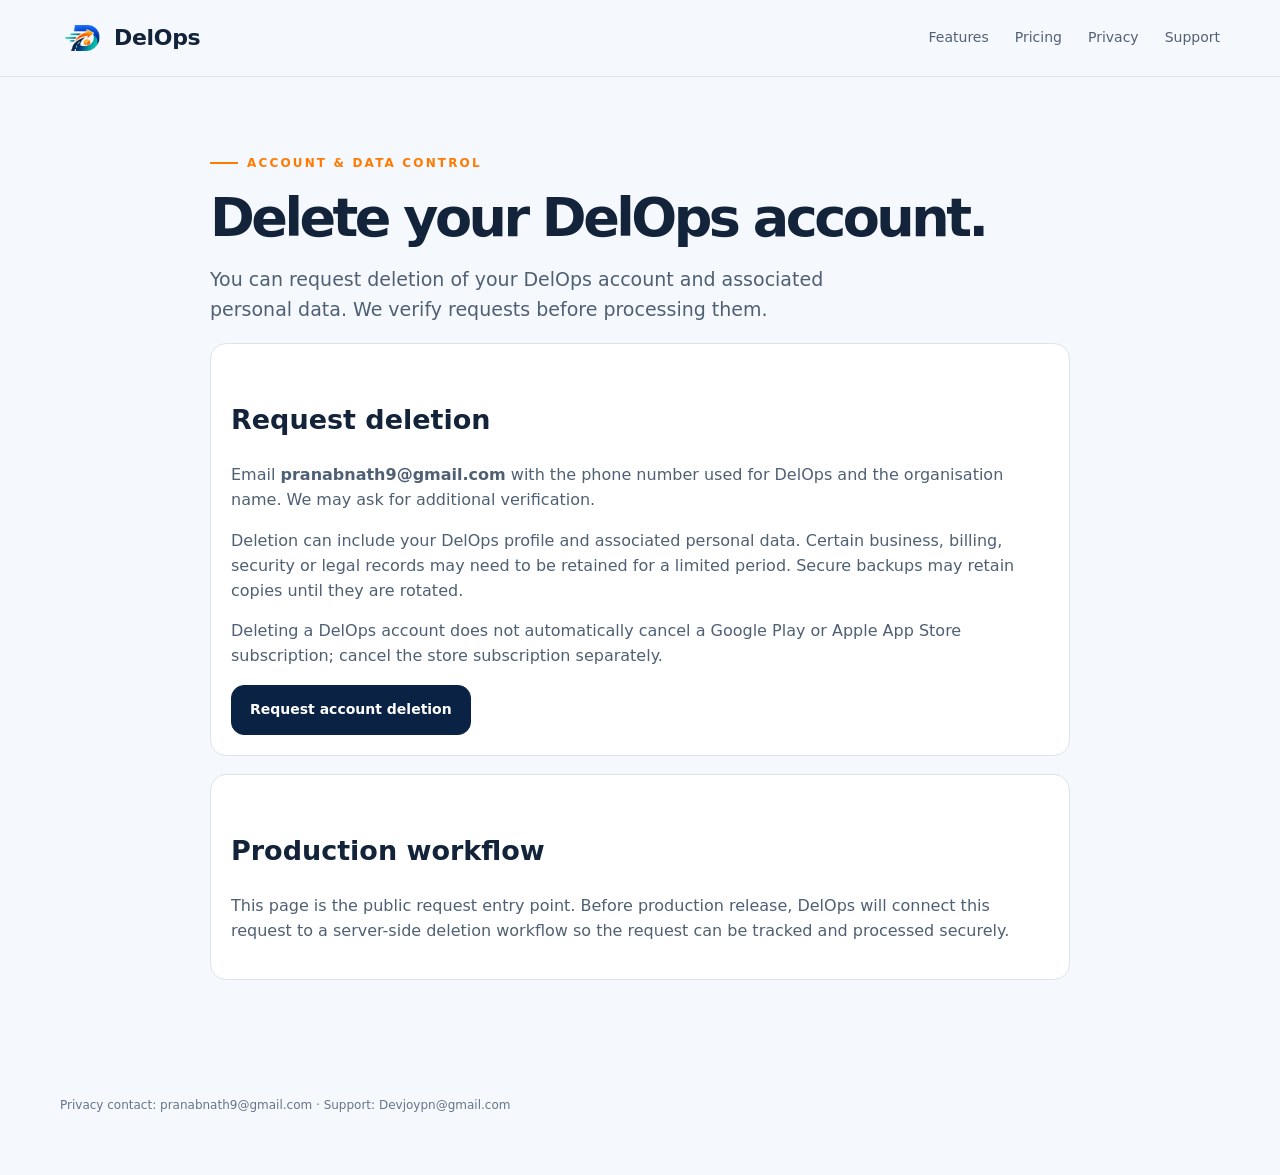
==== account-deletion.html @ 397b43aa "Build DelOps public website" ====
<!doctype html>
<html lang="en"><head><meta charset="utf-8"><meta name="viewport" content="width=device-width,initial-scale=1">
<title>Account & Data Deletion — DelOps</title><link rel="icon" href="favicon.png"><link rel="stylesheet" href="styles.css"></head>
<body>
<header class="topbar"><div class="container nav"><a class="brand" href="index.html"><img src="assets/brand/delops-favicon-512.png" alt="DelOps"><span>DelOps</span></a><nav class="navlinks"><a href="index.html#features">Features</a><a href="index.html#pricing">Pricing</a><a href="privacy-policy.html">Privacy</a><a href="support.html">Support</a></nav></div></header>
<main class="container legal">
<div class="eyebrow">Account & data control</div>
<h1>Delete your DelOps account.</h1>
<p class="hero-copy">You can request deletion of your DelOps account and associated personal data. We verify requests before processing them.</p>
<div class="box">
<h2>Request deletion</h2>
<p>Email <a href="mailto:pranabnath9@gmail.com"><strong>pranabnath9@gmail.com</strong></a> with the phone number used for DelOps and the organisation name. We may ask for additional verification.</p>
<p>Deletion can include your DelOps profile and associated personal data. Certain business, billing, security or legal records may need to be retained for a limited period. Secure backups may retain copies until they are rotated.</p>
<p>Deleting a DelOps account does not automatically cancel a Google Play or Apple App Store subscription; cancel the store subscription separately.</p>
<a class="btn primary" href="mailto:pranabnath9@gmail.com?subject=DelOps%20Account%20Deletion%20Request">Request account deletion</a>
</div>
<div class="box" style="margin-top:18px">
<h2>Production workflow</h2>
<p>This page is the public request entry point. Before production release, DelOps will connect this request to a server-side deletion workflow so the request can be tracked and processed securely.</p>
</div>
</main>
<footer><div class="container"><p class="note">Privacy contact: pranabnath9@gmail.com · Support: Devjoypn@gmail.com</p></div></footer>
</body></html>
---- styles.css ----
:root{
  --navy:#0A2344;
  --blue:#2563EB;
  --teal:#06C7A7;
  --orange:#FF7A00;
  --yellow:#FFC107;
  --ink:#13233A;
  --muted:#66758A;
  --line:#DCE3EB;
  --bg:#F5F8FC;
  --card:#FFFFFF;
  --soft:#EEF4FF;
  --shadow:0 18px 50px rgba(10,35,68,.10);
  --radius:24px;
}
*{box-sizing:border-box}
html{scroll-behavior:smooth}
body{
  margin:0;
  font-family:Inter,ui-sans-serif,system-ui,-apple-system,BlinkMacSystemFont,"Segoe UI",sans-serif;
  color:var(--ink);
  background:var(--bg);
  line-height:1.55;
}
a{color:inherit;text-decoration:none}
img{max-width:100%;display:block}
.container{width:min(1160px,calc(100% - 40px));margin:auto}
.topbar{
  position:sticky;top:0;z-index:30;
  background:rgba(245,248,252,.92);backdrop-filter:blur(14px);
  border-bottom:1px solid rgba(220,227,235,.85);
}
.nav{height:76px;display:flex;align-items:center;justify-content:space-between;gap:24px}
.brand{display:flex;align-items:center;gap:12px;font-weight:800;letter-spacing:-.02em}
.brand img{width:42px;height:42px;border-radius:12px}
.brand span{font-size:22px}
.navlinks{display:flex;gap:26px;font-size:14px;color:#526176}
.navlinks a:hover{color:var(--navy)}
.navcta{display:flex;align-items:center;gap:10px}
.btn{
  display:inline-flex;align-items:center;justify-content:center;gap:10px;
  padding:13px 18px;border-radius:13px;font-weight:700;font-size:14px;
  border:1px solid var(--line);background:#fff;
}
.btn.primary{background:var(--navy);color:#fff;border-color:var(--navy)}
.btn.primary:hover{background:#0e315e}
.btn.orange{background:var(--orange);color:#fff;border-color:var(--orange)}
.hero{padding:76px 0 54px}
.hero-grid{display:grid;grid-template-columns:1.1fr .9fr;gap:56px;align-items:center}
.eyebrow{
  display:inline-flex;align-items:center;gap:9px;
  color:var(--orange);font-size:12px;font-weight:800;letter-spacing:.18em;text-transform:uppercase
}
.eyebrow:before{content:"";width:28px;height:2px;background:var(--orange)}
h1{font-size:clamp(48px,7vw,82px);line-height:.98;letter-spacing:-.065em;margin:20px 0}
h1 .accent{color:var(--orange)}
.hero-copy{font-size:19px;color:var(--muted);max-width:650px}
.hero-actions{display:flex;gap:12px;flex-wrap:wrap;margin-top:28px}
.hero-card{
  background:linear-gradient(145deg,var(--navy),#103a68 55%,#0a1f39);
  border-radius:32px;padding:34px;box-shadow:var(--shadow);color:#fff;position:relative;overflow:hidden
}
.hero-card:after{
  content:"";position:absolute;width:240px;height:240px;border-radius:50%;
  right:-90px;top:-70px;background:linear-gradient(135deg,rgba(37,99,235,.35),rgba(6,199,167,.15));filter:blur(2px)
}
.hero-card img{width:min(300px,65%);margin:10px auto 24px;position:relative;z-index:1}
.hero-price{font-size:30px;font-weight:800;position:relative;z-index:1}
.hero-price small{font-size:14px;font-weight:600;color:#c8d5e6}
.hero-note{font-size:13px;color:#d5deea;margin-top:4px;position:relative;z-index:1}
.section{padding:86px 0}
.section.alt{background:#fff}
.section-head{display:flex;justify-content:space-between;gap:30px;align-items:end;margin-bottom:34px}
.section-head h2{margin:0;font-size:42px;letter-spacing:-.045em}
.section-head p{margin:0;color:var(--muted);max-width:560px}
.feature-grid{display:grid;grid-template-columns:repeat(4,1fr);gap:18px}
.feature-card{
  background:var(--card);border:1px solid var(--line);padding:24px;border-radius:20px;
  box-shadow:0 8px 24px rgba(10,35,68,.05)
}
.feature-icon{width:42px;height:42px;border-radius:12px;display:grid;place-items:center;background:var(--soft);font-size:20px}
.feature-card h3{margin:16px 0 7px;font-size:19px}
.feature-card p{margin:0;color:var(--muted);font-size:14px}
.steps{display:grid;grid-template-columns:repeat(4,1fr);gap:16px}
.step{position:relative}
.step-num{color:var(--blue);font-weight:900;font-size:12px;letter-spacing:.15em}
.step h3{margin:10px 0 7px;font-size:20px}
.step p{margin:0;color:var(--muted);font-size:14px}
.price-wrap{display:grid;grid-template-columns:1fr .8fr;gap:30px;align-items:stretch}
.price-card{
  background:var(--navy);color:#fff;border-radius:28px;padding:34px;box-shadow:var(--shadow)
}
.price-tag{display:inline-block;background:rgba(255,255,255,.12);padding:7px 10px;border-radius:999px;font-size:12px;font-weight:800;letter-spacing:.06em}
.price{font-size:56px;line-height:1;margin:22px 0 8px;font-weight:900}
.price span{font-size:18px;color:#c9d4e3;font-weight:600}
.price-note{color:#c9d4e3;font-size:14px}
.price-list{margin:26px 0 0;padding:0;list-style:none;display:grid;gap:11px}
.price-list li:before{content:"✓";color:var(--teal);font-weight:900;margin-right:10px}
.price-side{background:#fff;border:1px solid var(--line);border-radius:28px;padding:32px}
.price-side h3{margin-top:0}
.price-side p{color:var(--muted)}
.video{
  background:linear-gradient(145deg,#081a31,#0c2d51);
  color:#fff;border-radius:30px;padding:34px;display:grid;grid-template-columns:1.1fr .9fr;gap:30px;align-items:center
}
.video h2{margin:0 0 10px;font-size:38px;letter-spacing:-.04em}
.video p{color:#c8d5e6}
.video-frame{
  aspect-ratio:16/9;border-radius:22px;border:1px solid rgba(255,255,255,.16);
  background:radial-gradient(circle at 60% 30%,rgba(37,99,235,.4),transparent 45%),#091629;
  display:grid;place-items:center;overflow:hidden
}
.play{
  width:72px;height:72px;border-radius:50%;background:var(--orange);display:grid;place-items:center;
  box-shadow:0 14px 35px rgba(255,122,0,.35);font-size:27px
}
.video-placeholder{font-size:12px;letter-spacing:.14em;text-transform:uppercase;color:#b8c7da;margin-top:12px;text-align:center}
.shots{display:grid;grid-template-columns:repeat(5,1fr);gap:22px;align-items:start}
.shot{
  background:#fff;border:1px solid var(--line);border-radius:24px;padding:12px;box-shadow:0 9px 26px rgba(10,35,68,.06)
}
.shot img{border-radius:17px;background:#eef2f7}
.shot figcaption{padding:14px 7px 6px;font-weight:800;font-size:14px}
.shot small{display:block;color:var(--muted);font-weight:500;margin-top:4px}
.trust{
  display:flex;gap:12px;flex-wrap:wrap;margin-top:22px
}
.chip{padding:8px 12px;background:#fff;border:1px solid var(--line);border-radius:999px;font-size:13px;color:#526176}
.final-cta{background:linear-gradient(145deg,#eef4ff,#fdfefe);border-top:1px solid var(--line);border-bottom:1px solid var(--line)}
.cta{display:flex;justify-content:space-between;align-items:center;gap:24px}
.cta h2{font-size:42px;letter-spacing:-.04em;margin:0 0 8px}
.cta p{color:var(--muted);margin:0}
footer{padding:34px 0 48px}
.footergrid{display:grid;grid-template-columns:1.3fr 1fr 1fr;gap:40px}
.footergrid h4{margin:0 0 10px}
.footergrid p,.footergrid a{color:var(--muted);font-size:14px}
.footerlinks{display:grid;gap:8px}
.note{font-size:12px;color:var(--muted)}
.legal{max-width:860px;padding:70px 0}
.legal h1{font-size:54px}
.legal h2{font-size:27px;margin-top:35px}
.legal p,.legal li{color:#4f6074}
.legal .box{background:#fff;border:1px solid var(--line);padding:20px;border-radius:16px}
@media(max-width:950px){
  .hero-grid,.price-wrap,.video{grid-template-columns:1fr}
  .feature-grid,.steps{grid-template-columns:repeat(2,1fr)}
  .shots{grid-template-columns:repeat(3,1fr)}
  .navlinks{display:none}
}
@media(max-width:640px){
  .container{width:min(100% - 24px,1160px)}
  .hero{padding-top:50px}
  .feature-grid,.steps,.shots,.footergrid{grid-template-columns:1fr}
  .section{padding:60px 0}
  .section-head{display:block}
  .section-head h2{font-size:34px;margin-bottom:8px}
  .cta{display:block}
  .cta .btn{margin-top:18px}
}
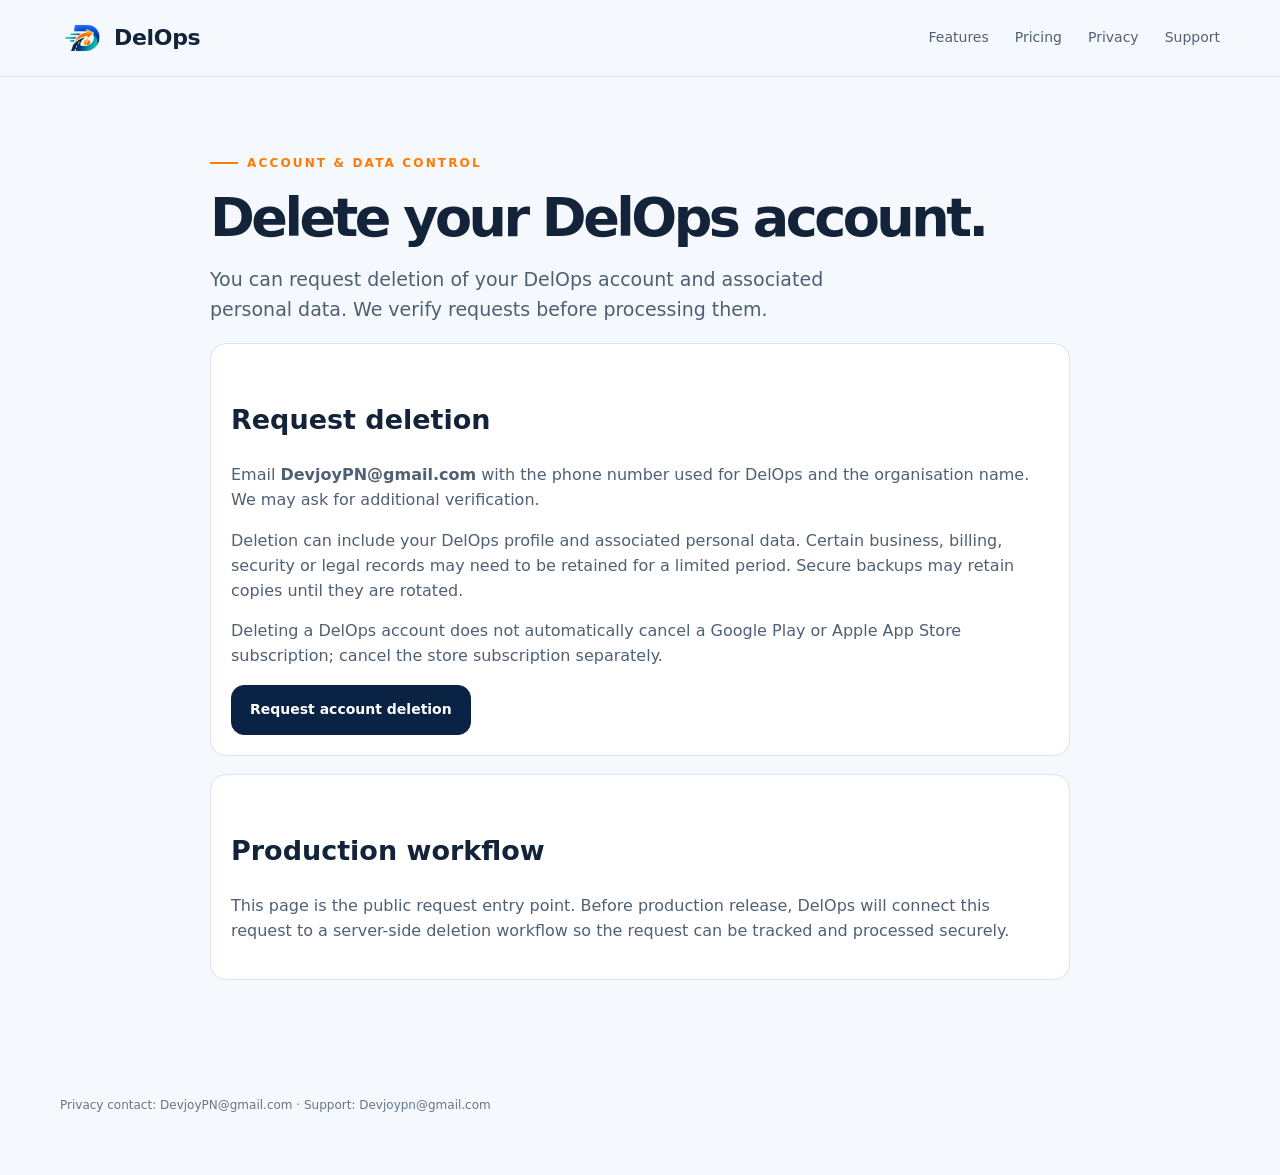
==== commit 12aaf9c4: "Update account-deletion.html" ====
--- a/account-deletion.html
+++ b/account-deletion.html
@@ -9,15 +9,15 @@
 <p class="hero-copy">You can request deletion of your DelOps account and associated personal data. We verify requests before processing them.</p>
 <div class="box">
 <h2>Request deletion</h2>
-<p>Email <a href="mailto:pranabnath9@gmail.com"><strong>pranabnath9@gmail.com</strong></a> with the phone number used for DelOps and the organisation name. We may ask for additional verification.</p>
+<p>Email <a href="mailto:DevjoyPN@gmail.com"><strong>DevjoyPN@gmail.com</strong></a> with the phone number used for DelOps and the organisation name. We may ask for additional verification.</p>
 <p>Deletion can include your DelOps profile and associated personal data. Certain business, billing, security or legal records may need to be retained for a limited period. Secure backups may retain copies until they are rotated.</p>
 <p>Deleting a DelOps account does not automatically cancel a Google Play or Apple App Store subscription; cancel the store subscription separately.</p>
-<a class="btn primary" href="mailto:pranabnath9@gmail.com?subject=DelOps%20Account%20Deletion%20Request">Request account deletion</a>
+<a class="btn primary" href="mailto:DevjoyPN@gmail.com?subject=DelOps%20Account%20Deletion%20Request">Request account deletion</a>
 </div>
 <div class="box" style="margin-top:18px">
 <h2>Production workflow</h2>
 <p>This page is the public request entry point. Before production release, DelOps will connect this request to a server-side deletion workflow so the request can be tracked and processed securely.</p>
 </div>
 </main>
-<footer><div class="container"><p class="note">Privacy contact: pranabnath9@gmail.com · Support: Devjoypn@gmail.com</p></div></footer>
-</body></html>+<footer><div class="container"><p class="note">Privacy contact: DevjoyPN@gmail.com · Support: Devjoypn@gmail.com</p></div></footer>
+</body></html>
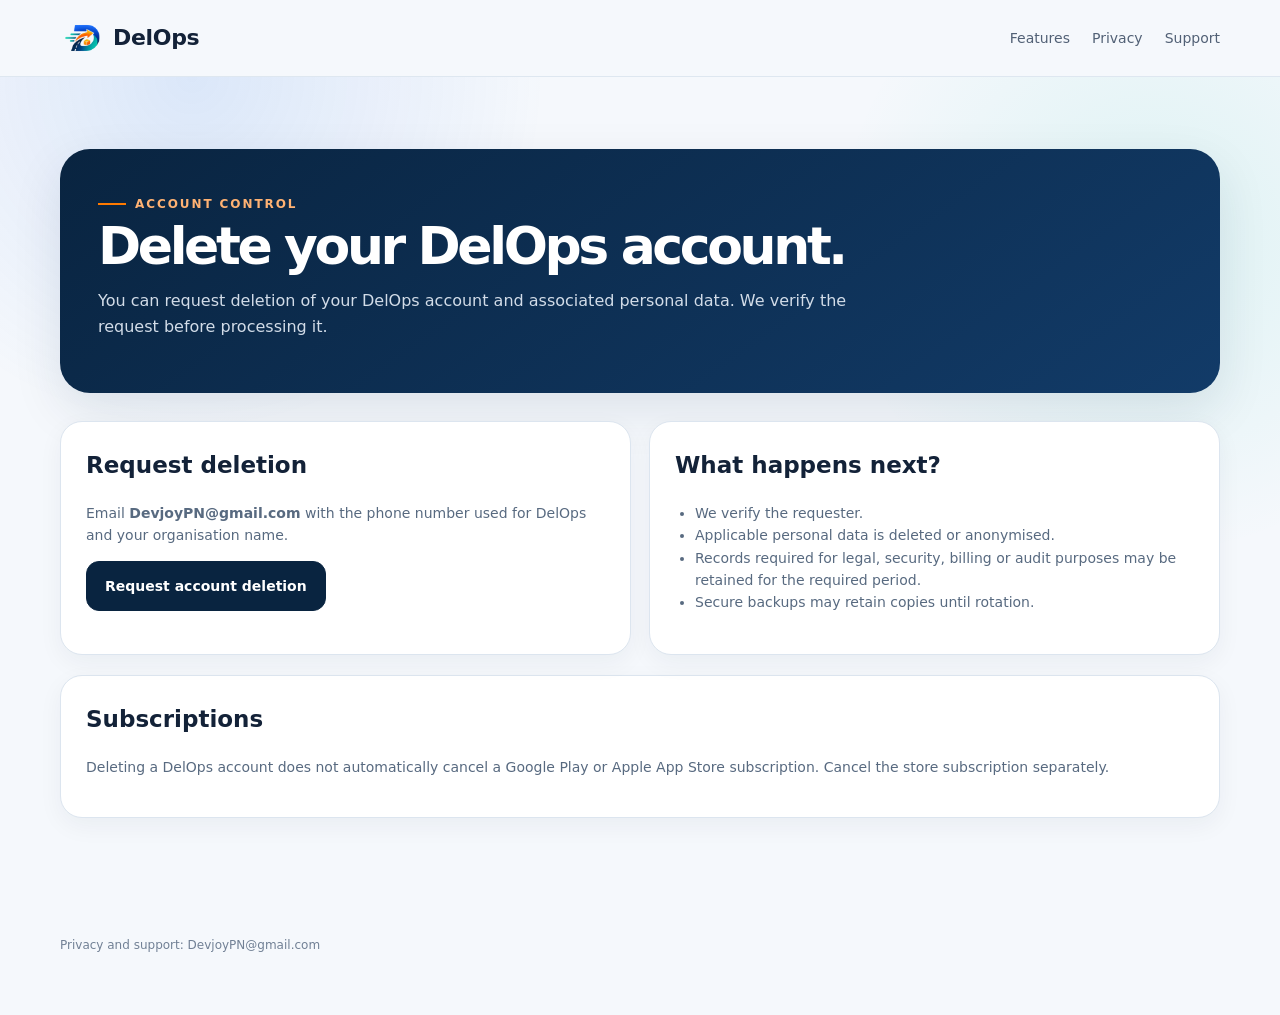
==== commit 1ab664d7: "Refresh DelOps website and add Agent workflow" ====
--- a/account-deletion.html
+++ b/account-deletion.html
@@ -1,23 +1,6 @@
-<!doctype html>
-<html lang="en"><head><meta charset="utf-8"><meta name="viewport" content="width=device-width,initial-scale=1">
-<title>Account & Data Deletion — DelOps</title><link rel="icon" href="favicon.png"><link rel="stylesheet" href="styles.css"></head>
-<body>
-<header class="topbar"><div class="container nav"><a class="brand" href="index.html"><img src="assets/brand/delops-favicon-512.png" alt="DelOps"><span>DelOps</span></a><nav class="navlinks"><a href="index.html#features">Features</a><a href="index.html#pricing">Pricing</a><a href="privacy-policy.html">Privacy</a><a href="support.html">Support</a></nav></div></header>
-<main class="container legal">
-<div class="eyebrow">Account & data control</div>
-<h1>Delete your DelOps account.</h1>
-<p class="hero-copy">You can request deletion of your DelOps account and associated personal data. We verify requests before processing them.</p>
-<div class="box">
-<h2>Request deletion</h2>
-<p>Email <a href="mailto:DevjoyPN@gmail.com"><strong>DevjoyPN@gmail.com</strong></a> with the phone number used for DelOps and the organisation name. We may ask for additional verification.</p>
-<p>Deletion can include your DelOps profile and associated personal data. Certain business, billing, security or legal records may need to be retained for a limited period. Secure backups may retain copies until they are rotated.</p>
-<p>Deleting a DelOps account does not automatically cancel a Google Play or Apple App Store subscription; cancel the store subscription separately.</p>
-<a class="btn primary" href="mailto:DevjoyPN@gmail.com?subject=DelOps%20Account%20Deletion%20Request">Request account deletion</a>
-</div>
-<div class="box" style="margin-top:18px">
-<h2>Production workflow</h2>
-<p>This page is the public request entry point. Before production release, DelOps will connect this request to a server-side deletion workflow so the request can be tracked and processed securely.</p>
-</div>
-</main>
-<footer><div class="container"><p class="note">Privacy contact: DevjoyPN@gmail.com · Support: Devjoypn@gmail.com</p></div></footer>
-</body></html>
+<!doctype html><html lang="en"><head><meta charset="utf-8"><meta name="viewport" content="width=device-width,initial-scale=1"><title>Account & Data Deletion - DelOps</title><link rel="icon" href="favicon.png"><link rel="stylesheet" href="styles.css"></head><body>
+<header class="topbar"><div class="container nav"><a class="brand" href="index.html"><img src="assets/brand/delops-favicon-512.png" alt="DelOps"><span>DelOps</span></a><nav class="navlinks"><a href="index.html#features">Features</a><a href="privacy-policy.html">Privacy</a><a href="support.html">Support</a></nav></div></header>
+<main class="legal-wrap"><div class="container"><section class="legal-hero"><div class="eyebrow" style="color:#ffb273">Account control</div><h1>Delete your DelOps account.</h1><p>You can request deletion of your DelOps account and associated personal data. We verify the request before processing it.</p></section>
+<div class="legal-grid"><article class="legal-card"><h2>Request deletion</h2><p>Email <a href="mailto:DevjoyPN@gmail.com?subject=DelOps%20Account%20Deletion%20Request"><strong>DevjoyPN@gmail.com</strong></a> with the phone number used for DelOps and your organisation name.</p><a class="btn primary" href="mailto:DevjoyPN@gmail.com?subject=DelOps%20Account%20Deletion%20Request">Request account deletion</a></article><article class="legal-card"><h2>What happens next?</h2><ul><li>We verify the requester.</li><li>Applicable personal data is deleted or anonymised.</li><li>Records required for legal, security, billing or audit purposes may be retained for the required period.</li><li>Secure backups may retain copies until rotation.</li></ul></article></div>
+<div class="legal-card"><h2>Subscriptions</h2><p>Deleting a DelOps account does not automatically cancel a Google Play or Apple App Store subscription. Cancel the store subscription separately.</p></div>
+</div></main><footer><div class="container"><p class="legal-note">Privacy and support: <a href="mailto:DevjoyPN@gmail.com">DevjoyPN@gmail.com</a></p></div></footer></body></html>
--- a/styles.css
+++ b/styles.css
@@ -1,160 +1,21 @@
 
-:root{
-  --navy:#0A2344;
-  --blue:#2563EB;
-  --teal:#06C7A7;
-  --orange:#FF7A00;
-  --yellow:#FFC107;
-  --ink:#13233A;
-  --muted:#66758A;
-  --line:#DCE3EB;
-  --bg:#F5F8FC;
-  --card:#FFFFFF;
-  --soft:#EEF4FF;
-  --shadow:0 18px 50px rgba(10,35,68,.10);
-  --radius:24px;
-}
-*{box-sizing:border-box}
-html{scroll-behavior:smooth}
-body{
-  margin:0;
-  font-family:Inter,ui-sans-serif,system-ui,-apple-system,BlinkMacSystemFont,"Segoe UI",sans-serif;
-  color:var(--ink);
-  background:var(--bg);
-  line-height:1.55;
-}
-a{color:inherit;text-decoration:none}
-img{max-width:100%;display:block}
-.container{width:min(1160px,calc(100% - 40px));margin:auto}
-.topbar{
-  position:sticky;top:0;z-index:30;
-  background:rgba(245,248,252,.92);backdrop-filter:blur(14px);
-  border-bottom:1px solid rgba(220,227,235,.85);
-}
-.nav{height:76px;display:flex;align-items:center;justify-content:space-between;gap:24px}
-.brand{display:flex;align-items:center;gap:12px;font-weight:800;letter-spacing:-.02em}
-.brand img{width:42px;height:42px;border-radius:12px}
-.brand span{font-size:22px}
-.navlinks{display:flex;gap:26px;font-size:14px;color:#526176}
-.navlinks a:hover{color:var(--navy)}
-.navcta{display:flex;align-items:center;gap:10px}
-.btn{
-  display:inline-flex;align-items:center;justify-content:center;gap:10px;
-  padding:13px 18px;border-radius:13px;font-weight:700;font-size:14px;
-  border:1px solid var(--line);background:#fff;
-}
-.btn.primary{background:var(--navy);color:#fff;border-color:var(--navy)}
-.btn.primary:hover{background:#0e315e}
-.btn.orange{background:var(--orange);color:#fff;border-color:var(--orange)}
-.hero{padding:76px 0 54px}
-.hero-grid{display:grid;grid-template-columns:1.1fr .9fr;gap:56px;align-items:center}
-.eyebrow{
-  display:inline-flex;align-items:center;gap:9px;
-  color:var(--orange);font-size:12px;font-weight:800;letter-spacing:.18em;text-transform:uppercase
-}
-.eyebrow:before{content:"";width:28px;height:2px;background:var(--orange)}
-h1{font-size:clamp(48px,7vw,82px);line-height:.98;letter-spacing:-.065em;margin:20px 0}
-h1 .accent{color:var(--orange)}
-.hero-copy{font-size:19px;color:var(--muted);max-width:650px}
-.hero-actions{display:flex;gap:12px;flex-wrap:wrap;margin-top:28px}
-.hero-card{
-  background:linear-gradient(145deg,var(--navy),#103a68 55%,#0a1f39);
-  border-radius:32px;padding:34px;box-shadow:var(--shadow);color:#fff;position:relative;overflow:hidden
-}
-.hero-card:after{
-  content:"";position:absolute;width:240px;height:240px;border-radius:50%;
-  right:-90px;top:-70px;background:linear-gradient(135deg,rgba(37,99,235,.35),rgba(6,199,167,.15));filter:blur(2px)
-}
-.hero-card img{width:min(300px,65%);margin:10px auto 24px;position:relative;z-index:1}
-.hero-price{font-size:30px;font-weight:800;position:relative;z-index:1}
-.hero-price small{font-size:14px;font-weight:600;color:#c8d5e6}
-.hero-note{font-size:13px;color:#d5deea;margin-top:4px;position:relative;z-index:1}
-.section{padding:86px 0}
-.section.alt{background:#fff}
-.section-head{display:flex;justify-content:space-between;gap:30px;align-items:end;margin-bottom:34px}
-.section-head h2{margin:0;font-size:42px;letter-spacing:-.045em}
-.section-head p{margin:0;color:var(--muted);max-width:560px}
-.feature-grid{display:grid;grid-template-columns:repeat(4,1fr);gap:18px}
-.feature-card{
-  background:var(--card);border:1px solid var(--line);padding:24px;border-radius:20px;
-  box-shadow:0 8px 24px rgba(10,35,68,.05)
-}
-.feature-icon{width:42px;height:42px;border-radius:12px;display:grid;place-items:center;background:var(--soft);font-size:20px}
-.feature-card h3{margin:16px 0 7px;font-size:19px}
-.feature-card p{margin:0;color:var(--muted);font-size:14px}
-.steps{display:grid;grid-template-columns:repeat(4,1fr);gap:16px}
-.step{position:relative}
-.step-num{color:var(--blue);font-weight:900;font-size:12px;letter-spacing:.15em}
-.step h3{margin:10px 0 7px;font-size:20px}
-.step p{margin:0;color:var(--muted);font-size:14px}
-.price-wrap{display:grid;grid-template-columns:1fr .8fr;gap:30px;align-items:stretch}
-.price-card{
-  background:var(--navy);color:#fff;border-radius:28px;padding:34px;box-shadow:var(--shadow)
-}
-.price-tag{display:inline-block;background:rgba(255,255,255,.12);padding:7px 10px;border-radius:999px;font-size:12px;font-weight:800;letter-spacing:.06em}
-.price{font-size:56px;line-height:1;margin:22px 0 8px;font-weight:900}
-.price span{font-size:18px;color:#c9d4e3;font-weight:600}
-.price-note{color:#c9d4e3;font-size:14px}
-.price-list{margin:26px 0 0;padding:0;list-style:none;display:grid;gap:11px}
-.price-list li:before{content:"✓";color:var(--teal);font-weight:900;margin-right:10px}
-.price-side{background:#fff;border:1px solid var(--line);border-radius:28px;padding:32px}
-.price-side h3{margin-top:0}
-.price-side p{color:var(--muted)}
-.video{
-  background:linear-gradient(145deg,#081a31,#0c2d51);
-  color:#fff;border-radius:30px;padding:34px;display:grid;grid-template-columns:1.1fr .9fr;gap:30px;align-items:center
-}
-.video h2{margin:0 0 10px;font-size:38px;letter-spacing:-.04em}
-.video p{color:#c8d5e6}
-.video-frame{
-  aspect-ratio:16/9;border-radius:22px;border:1px solid rgba(255,255,255,.16);
-  background:radial-gradient(circle at 60% 30%,rgba(37,99,235,.4),transparent 45%),#091629;
-  display:grid;place-items:center;overflow:hidden
-}
-.play{
-  width:72px;height:72px;border-radius:50%;background:var(--orange);display:grid;place-items:center;
-  box-shadow:0 14px 35px rgba(255,122,0,.35);font-size:27px
-}
-.video-placeholder{font-size:12px;letter-spacing:.14em;text-transform:uppercase;color:#b8c7da;margin-top:12px;text-align:center}
-.shots{display:grid;grid-template-columns:repeat(5,1fr);gap:22px;align-items:start}
-.shot{
-  background:#fff;border:1px solid var(--line);border-radius:24px;padding:12px;box-shadow:0 9px 26px rgba(10,35,68,.06)
-}
-.shot img{border-radius:17px;background:#eef2f7}
-.shot figcaption{padding:14px 7px 6px;font-weight:800;font-size:14px}
-.shot small{display:block;color:var(--muted);font-weight:500;margin-top:4px}
-.trust{
-  display:flex;gap:12px;flex-wrap:wrap;margin-top:22px
-}
-.chip{padding:8px 12px;background:#fff;border:1px solid var(--line);border-radius:999px;font-size:13px;color:#526176}
-.final-cta{background:linear-gradient(145deg,#eef4ff,#fdfefe);border-top:1px solid var(--line);border-bottom:1px solid var(--line)}
-.cta{display:flex;justify-content:space-between;align-items:center;gap:24px}
-.cta h2{font-size:42px;letter-spacing:-.04em;margin:0 0 8px}
-.cta p{color:var(--muted);margin:0}
-footer{padding:34px 0 48px}
-.footergrid{display:grid;grid-template-columns:1.3fr 1fr 1fr;gap:40px}
-.footergrid h4{margin:0 0 10px}
-.footergrid p,.footergrid a{color:var(--muted);font-size:14px}
-.footerlinks{display:grid;gap:8px}
-.note{font-size:12px;color:var(--muted)}
-.legal{max-width:860px;padding:70px 0}
-.legal h1{font-size:54px}
-.legal h2{font-size:27px;margin-top:35px}
-.legal p,.legal li{color:#4f6074}
-.legal .box{background:#fff;border:1px solid var(--line);padding:20px;border-radius:16px}
-@media(max-width:950px){
-  .hero-grid,.price-wrap,.video{grid-template-columns:1fr}
-  .feature-grid,.steps{grid-template-columns:repeat(2,1fr)}
-  .shots{grid-template-columns:repeat(3,1fr)}
-  .navlinks{display:none}
-}
-@media(max-width:640px){
-  .container{width:min(100% - 24px,1160px)}
-  .hero{padding-top:50px}
-  .feature-grid,.steps,.shots,.footergrid{grid-template-columns:1fr}
-  .section{padding:60px 0}
-  .section-head{display:block}
-  .section-head h2{font-size:34px;margin-bottom:8px}
-  .cta{display:block}
-  .cta .btn{margin-top:18px}
-}
+:root{--navy:#092440;--navy2:#123B68;--blue:#2C73E8;--teal:#08BFA5;--orange:#FF7A00;--ink:#132238;--muted:#607087;--line:#DCE5EF;--bg:#F5F8FC;--soft:#EEF5FF;--shadow:0 18px 50px rgba(9,36,64,.10)}
+*{box-sizing:border-box}html{scroll-behavior:smooth}body{margin:0;font-family:Inter,ui-sans-serif,system-ui,-apple-system,BlinkMacSystemFont,"Segoe UI",sans-serif;color:var(--ink);background:var(--bg);line-height:1.58}a{color:inherit;text-decoration:none}img{max-width:100%;display:block}.container{width:min(1160px,calc(100% - 40px));margin:auto}
+.topbar{position:sticky;top:0;z-index:50;background:rgba(245,248,252,.94);backdrop-filter:blur(14px);border-bottom:1px solid rgba(220,229,239,.9)}.nav{height:76px;display:flex;align-items:center;justify-content:space-between;gap:22px}.brand{display:flex;align-items:center;gap:11px;font-weight:850;letter-spacing:-.02em}.brand img{width:42px;height:42px;border-radius:12px}.brand span{font-size:22px}.navlinks{display:flex;gap:22px;font-size:14px;color:#526176}.navlinks a:hover{color:var(--navy)}.navcta{display:flex;gap:9px;align-items:center}
+.btn{display:inline-flex;align-items:center;justify-content:center;gap:9px;padding:13px 18px;border-radius:13px;font-weight:750;font-size:14px;border:1px solid var(--line);background:#fff}.btn.primary{background:var(--navy);color:#fff;border-color:var(--navy)}.btn.orange{background:var(--orange);color:#fff;border-color:var(--orange)}
+.hero{padding:74px 0 68px;background:radial-gradient(circle at 86% 18%,rgba(44,115,232,.12),transparent 24%),radial-gradient(circle at 12% 30%,rgba(8,191,165,.08),transparent 22%)}.hero-grid{display:grid;grid-template-columns:1.04fr .96fr;gap:56px;align-items:center}.eyebrow{display:inline-flex;align-items:center;gap:9px;color:var(--orange);font-size:12px;font-weight:850;letter-spacing:.16em;text-transform:uppercase}.eyebrow:before{content:"";width:28px;height:2px;background:var(--orange)}h1{font-size:clamp(50px,6.8vw,82px);line-height:.98;letter-spacing:-.065em;margin:18px 0}.accent{color:var(--orange)}.hero-copy{font-size:19px;color:var(--muted);max-width:650px}.hero-actions{display:flex;gap:12px;flex-wrap:wrap;margin-top:26px}.trust{display:flex;gap:10px;flex-wrap:wrap;margin-top:20px}.chip{padding:8px 12px;background:#fff;border:1px solid var(--line);border-radius:999px;font-size:13px;color:#55667b}
+.hero-card{background:linear-gradient(145deg,var(--navy),#103D6C 56%,#081E37);border-radius:32px;padding:36px;box-shadow:var(--shadow);color:#fff;overflow:hidden;position:relative}.hero-card img{position:relative;z-index:1;width:min(330px,75%);margin:6px auto 28px}.hero-price{position:relative;z-index:1;font-size:44px;line-height:1;font-weight:900}.hero-price small{font-size:15px;color:#d1dbe8;font-weight:650}.hero-note{position:relative;z-index:1;color:#cfdae8;font-size:14px;margin-top:8px}
+.section{padding:88px 0}.section.alt{background:#fff}.section-head{display:flex;justify-content:space-between;gap:30px;align-items:end;margin-bottom:34px}.section-head h2{margin:0;font-size:42px;letter-spacing:-.045em}.section-head p{margin:0;color:var(--muted);max-width:600px}
+.feature-grid{display:grid;grid-template-columns:repeat(4,1fr);gap:18px}.feature-card{background:#fff;border:1px solid var(--line);padding:25px;border-radius:20px;box-shadow:0 10px 28px rgba(9,36,64,.05)}.feature-icon{width:60px;height:30px;border-radius:10px;display:grid;place-items:center;background:var(--soft);font-size:10px;font-weight:850;color:var(--blue);letter-spacing:.05em}.feature-card h3{margin:16px 0 8px;font-size:19px}.feature-card p{margin:0;color:var(--muted);font-size:14px}
+.integration-board{background:linear-gradient(145deg,#071b31,#0c3158);border-radius:30px;padding:34px;color:#fff;box-shadow:var(--shadow)}.integration-board h2{font-size:40px;letter-spacing:-.045em;margin:0 0 8px}.integration-board p{color:#c8d5e5;max-width:760px}.provider-grid{display:grid;grid-template-columns:repeat(4,1fr);gap:14px;margin-top:24px}.provider{background:rgba(255,255,255,.08);border:1px solid rgba(255,255,255,.13);border-radius:18px;padding:18px}.provider .status{font-size:11px;letter-spacing:.12em;text-transform:uppercase;font-weight:850}.provider h3{margin:9px 0 4px;font-size:19px}.provider p{font-size:13px!important;margin:0;color:#b9c9db!important}.provider.live{border-color:rgba(8,191,165,.5)}.provider.live .status{color:#66efd9}.provider.soon .status{color:#ffca78}
+.steps{display:grid;grid-template-columns:repeat(4,1fr);gap:16px}.step-num{color:var(--blue);font-weight:900;font-size:12px;letter-spacing:.15em}.step h3{margin:10px 0 7px;font-size:20px}.step p{margin:0;color:var(--muted);font-size:14px}
+.video{background:linear-gradient(145deg,#071B31,#0D355E);color:#fff;border-radius:30px;padding:34px;display:grid;grid-template-columns:1fr 1.15fr;gap:30px;align-items:center;box-shadow:var(--shadow)}.video h2{margin:0 0 10px;font-size:40px;letter-spacing:-.04em}.video p{color:#c8d5e6}.video-frame{aspect-ratio:16/9;border-radius:22px;border:1px solid rgba(255,255,255,.16);background:radial-gradient(circle at 60% 28%,rgba(44,115,232,.42),transparent 38%),radial-gradient(circle at 32% 70%,rgba(8,191,165,.18),transparent 38%),#08172A;display:grid;place-items:center;overflow:hidden}.play{width:76px;height:76px;border-radius:50%;background:var(--orange);display:grid;place-items:center;box-shadow:0 14px 35px rgba(255,122,0,.34);font-size:27px}.video-placeholder{font-size:12px;letter-spacing:.12em;text-transform:uppercase;color:#b8c7da;margin-top:12px}
+.screen-section{display:grid;grid-template-columns:.72fr 1.28fr;gap:40px;align-items:center}.screen-story h3{font-size:34px;letter-spacing:-.04em;margin:0 0 10px}.screen-story p{color:var(--muted)}.screen-story .mini{font-size:13px;color:#7b8a9d}.screen-hero-shot{background:#fff;border:1px solid var(--line);border-radius:30px;padding:18px;box-shadow:var(--shadow)}.screen-hero-shot img{width:100%;max-height:820px;object-fit:contain;border-radius:22px;background:#EEF2F6}
+.shots{display:grid;grid-template-columns:repeat(3,1fr);gap:24px;align-items:start}.shot{background:#fff;border:1px solid var(--line);border-radius:24px;padding:14px;box-shadow:0 10px 28px rgba(9,36,64,.06)}.shot img{width:100%;height:auto;border-radius:18px;background:#eef2f7}.shot figcaption{padding:14px 7px 5px;font-weight:800;font-size:15px}.shot small{display:block;color:var(--muted);font-weight:500;margin-top:4px}
+.agent-band{background:linear-gradient(180deg,#fff,#f3f8ff);border-top:1px solid var(--line);border-bottom:1px solid var(--line)}.cycle-board{display:grid;grid-template-columns:repeat(3,1fr);gap:18px}.cycle-card{background:#fff;border:1px solid var(--line);border-radius:22px;padding:22px}.cycle-card strong{display:block;font-size:13px;letter-spacing:.12em;color:var(--orange);margin-bottom:8px}.cycle-card h3{margin:0 0 6px;font-size:22px}.cycle-card p{margin:0;color:var(--muted);font-size:14px}
+.price-wrap{display:grid;grid-template-columns:1fr .8fr;gap:30px;align-items:stretch}.price-card{background:var(--navy);color:#fff;border-radius:28px;padding:34px;box-shadow:var(--shadow)}.price-tag{display:inline-block;background:rgba(255,255,255,.12);padding:7px 10px;border-radius:999px;font-size:12px;font-weight:850;letter-spacing:.06em}.price{font-size:58px;line-height:1;margin:22px 0 8px;font-weight:900}.price span{font-size:18px;color:#c9d4e3;font-weight:600}.price-note{color:#c9d4e3;font-size:14px}.price-list{margin:26px 0 0;padding:0;list-style:none;display:grid;gap:11px}.price-list li:before{content:"✓";color:var(--teal);font-weight:900;margin-right:10px}.price-side{background:#fff;border:1px solid var(--line);border-radius:28px;padding:32px}.price-side h3{margin-top:0}.price-side p{color:var(--muted)}
+.final-cta{background:linear-gradient(145deg,#EEF5FF,#FFFFFF);border-top:1px solid var(--line);border-bottom:1px solid var(--line)}.cta{display:flex;justify-content:space-between;align-items:center;gap:24px}.cta h2{font-size:42px;letter-spacing:-.04em;margin:0 0 7px}.cta p{color:var(--muted);margin:0}
+footer{padding:34px 0 48px}.footergrid{display:grid;grid-template-columns:1.3fr 1fr 1fr;gap:40px}.footergrid h4{margin:0 0 10px}.footergrid p,.footergrid a{color:var(--muted);font-size:14px}.footerlinks{display:grid;gap:8px}
+.legal-wrap{background:radial-gradient(circle at 15% 0%,rgba(44,115,232,.13),transparent 26%),radial-gradient(circle at 90% 20%,rgba(8,191,165,.10),transparent 24%);padding:72px 0}.legal-hero{background:linear-gradient(145deg,var(--navy),#123B68);color:#fff;border-radius:30px;padding:38px;box-shadow:var(--shadow);margin-bottom:28px}.legal-hero h1{font-size:52px;margin:8px 0 10px}.legal-hero p{color:#d2dce8;max-width:780px}.legal-grid{display:grid;grid-template-columns:1fr 1fr;gap:18px;margin-bottom:20px}.legal-card{background:#fff;border:1px solid var(--line);border-radius:22px;padding:25px;box-shadow:0 8px 24px rgba(9,36,64,.05)}.legal-card h2{margin-top:0;font-size:23px}.legal-card p,.legal-card li{color:#586a80;font-size:14px}.legal-card ul{padding-left:20px}.legal-table{background:#fff;border:1px solid var(--line);border-radius:22px;overflow:hidden;box-shadow:0 8px 24px rgba(9,36,64,.05);margin-bottom:20px}.legal-table table{width:100%;border-collapse:collapse}.legal-table th,.legal-table td{border-bottom:1px solid var(--line);padding:15px;text-align:left;vertical-align:top;font-size:14px}.legal-table th{background:#F3F7FC;color:#263a55}.legal-note{font-size:12px;color:#718095}
+@media(max-width:980px){.hero-grid,.price-wrap,.video,.screen-section{grid-template-columns:1fr}.feature-grid,.steps,.provider-grid{grid-template-columns:repeat(2,1fr)}.shots{grid-template-columns:repeat(2,1fr)}.cycle-board,.legal-grid{grid-template-columns:1fr}.screen-story{order:2}}
+@media(max-width:650px){.container{width:min(100% - 24px,1160px)}.hero{padding-top:52px}.section{padding:60px 0}.section-head{display:block}.section-head h2{font-size:34px;margin-bottom:8px}.feature-grid,.steps,.provider-grid,.shots,.footergrid{grid-template-columns:1fr}.navlinks{display:none}.navcta .btn:first-child{display:none}.legal-hero h1{font-size:40px}.cta{display:block}.cta .btn{margin-top:18px}}
